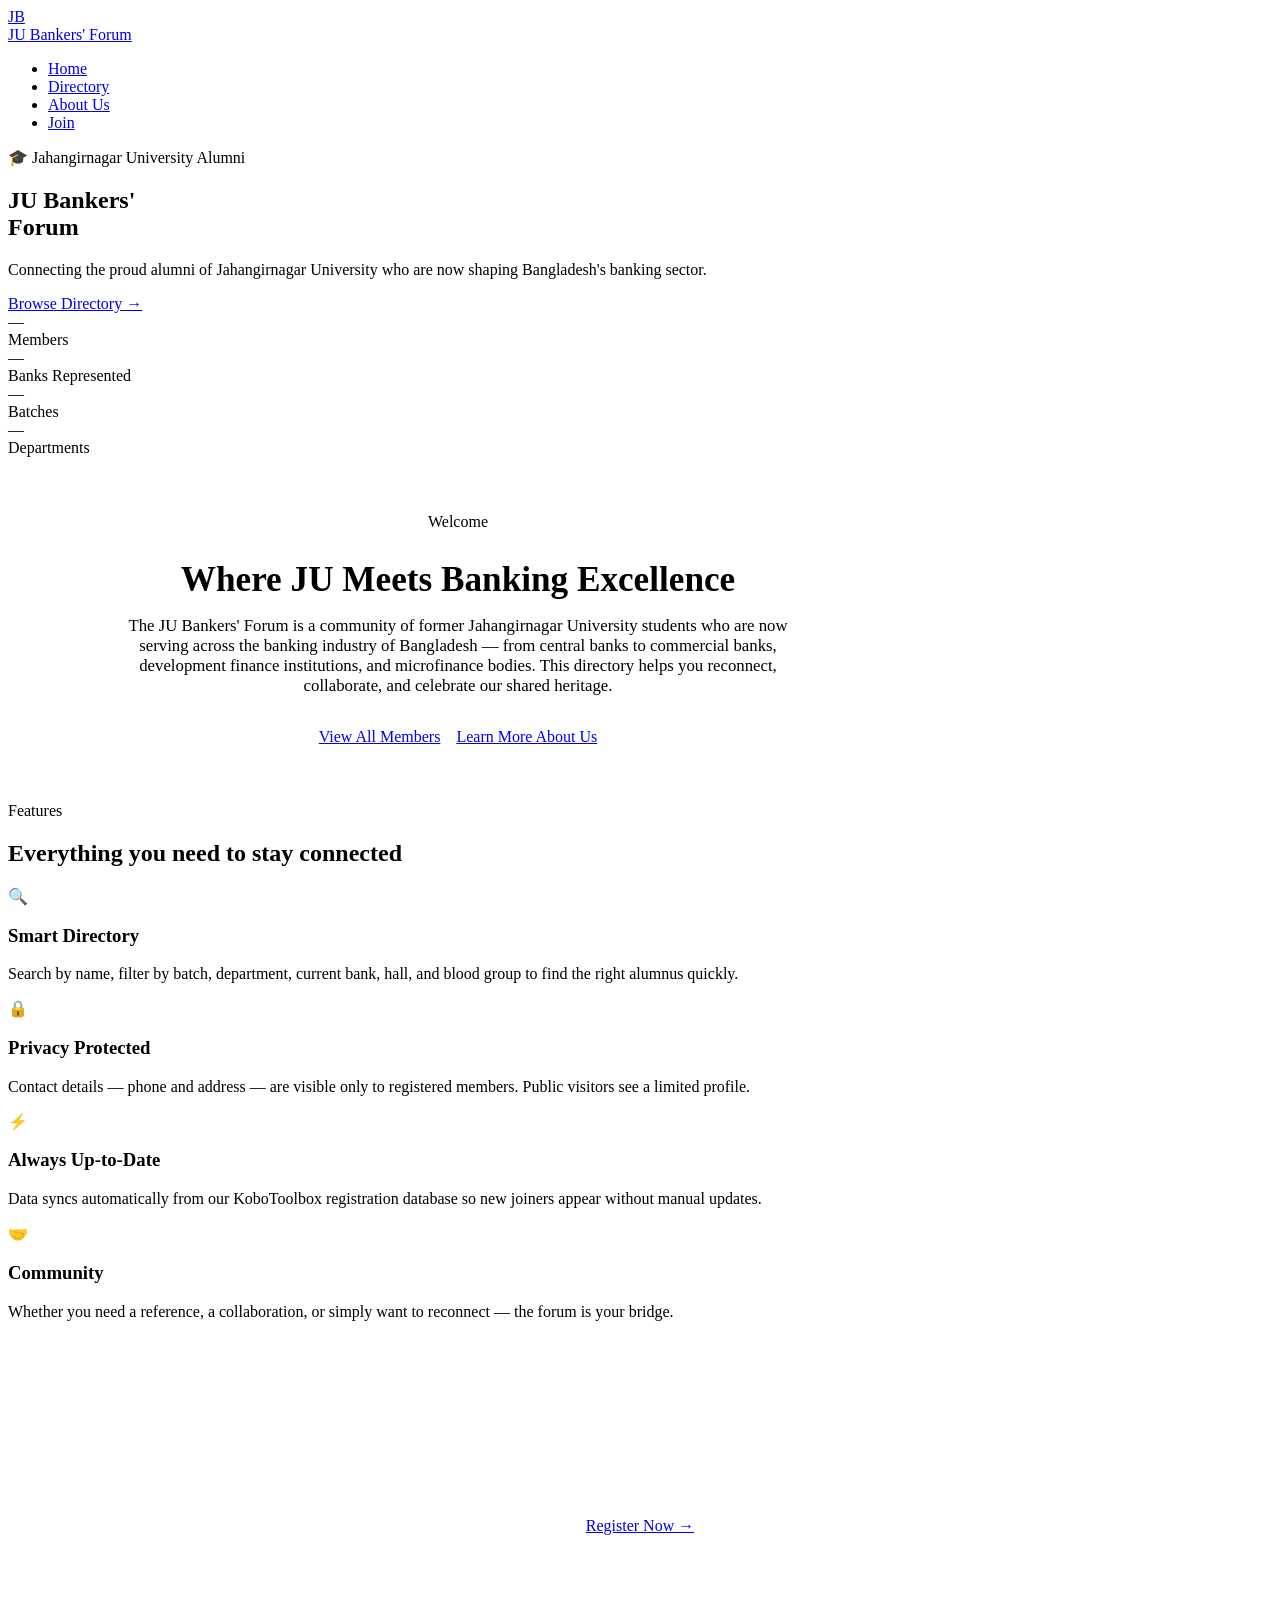
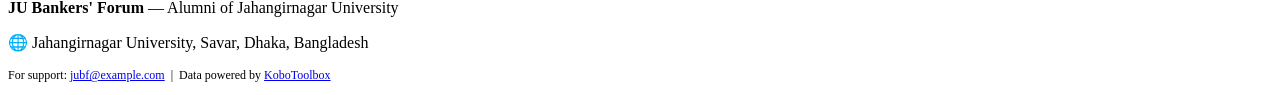
==== index.html @ 030351d2 "Add files via upload" ====
<!DOCTYPE html>
<html lang="en">
<head>
  <meta charset="UTF-8">
  <meta name="viewport" content="width=device-width, initial-scale=1.0">
  <title>JU Bankers' Forum — Alumni Directory</title>
  <meta name="description" content="Alumni directory of Jahangirnagar University graduates now serving in the banking sector of Bangladesh.">
  <link rel="stylesheet" href="css/style.css">
</head>
<body>

<!-- NAVBAR -->
<nav class="navbar">
  <div class="nav-inner">
    <a href="index.html" class="nav-brand">
      <div class="logo-icon">JB</div>
      <span>JU Bankers' Forum</span>
    </a>
    <ul class="nav-links" id="nav-links">
      <li><a href="index.html">Home</a></li>
      <li><a href="directory.html">Directory</a></li>
      <li><a href="about.html">About Us</a></li>
      <li><a href="register.html">Join</a></li>
    </ul>
    <div class="nav-auth" id="nav-auth"></div>
    <div class="nav-toggle" onclick="document.getElementById('nav-links').classList.toggle('open')">
      <span></span><span></span><span></span>
    </div>
  </div>
</nav>

<!-- HERO -->
<section class="hero">
  <div class="hero-content">
    <div class="hero-badge">🎓 Jahangirnagar University Alumni</div>
    <h1>JU Bankers'<br><span>Forum</span></h1>
    <p>Connecting the proud alumni of Jahangirnagar University who are now shaping Bangladesh's banking sector.</p>
    <div class="hero-actions">
      <a href="directory.html" class="btn btn-secondary btn-lg">Browse Directory →</a>
      <a href="register.html" class="btn btn-outline btn-lg" style="border-color:rgba(255,255,255,.6);color:white">Join the Forum</a>
    </div>
  </div>
</section>

<!-- STATS BAR -->
<div class="stats-bar">
  <div class="stats-grid" id="stats-grid">
    <div class="stat-item"><div class="stat-number" id="stat-members">—</div><div class="stat-label">Members</div></div>
    <div class="stat-item"><div class="stat-number" id="stat-banks">—</div><div class="stat-label">Banks Represented</div></div>
    <div class="stat-item"><div class="stat-number" id="stat-batches">—</div><div class="stat-label">Batches</div></div>
    <div class="stat-item"><div class="stat-number" id="stat-depts">—</div><div class="stat-label">Departments</div></div>
  </div>
</div>

<!-- WELCOME SECTION -->
<div class="section-alt" style="padding:3.5rem 0">
  <div class="section" style="max-width:900px;text-align:center">
    <div class="section-tag">Welcome</div>
    <h2 style="font-size:clamp(1.5rem,3vw,2.2rem);font-weight:800;color:var(--green-dark);margin-bottom:1rem">
      Where JU Meets Banking Excellence
    </h2>
    <p style="font-size:1.05rem;color:var(--gray-600);max-width:680px;margin:0 auto 2rem">
      The JU Bankers' Forum is a community of former Jahangirnagar University students who are now
      serving across the banking industry of Bangladesh — from central banks to commercial banks,
      development finance institutions, and microfinance bodies. This directory helps you reconnect,
      collaborate, and celebrate our shared heritage.
    </p>
    <div style="display:flex;gap:1rem;justify-content:center;flex-wrap:wrap">
      <a href="directory.html" class="btn btn-primary">View All Members</a>
      <a href="about.html" class="btn btn-outline">Learn More About Us</a>
    </div>
  </div>
</div>

<!-- FEATURE HIGHLIGHTS -->
<div class="section">
  <div class="section-header">
    <div class="section-tag">Features</div>
    <h2>Everything you need to stay connected</h2>
  </div>
  <div class="about-grid">
    <div class="about-card">
      <div class="about-card-icon">🔍</div>
      <h3>Smart Directory</h3>
      <p>Search by name, filter by batch, department, current bank, hall, and blood group to find the right alumnus quickly.</p>
    </div>
    <div class="about-card">
      <div class="about-card-icon">🔒</div>
      <h3>Privacy Protected</h3>
      <p>Contact details — phone and address — are visible only to registered members. Public visitors see a limited profile.</p>
    </div>
    <div class="about-card">
      <div class="about-card-icon">⚡</div>
      <h3>Always Up-to-Date</h3>
      <p>Data syncs automatically from our KoboToolbox registration database so new joiners appear without manual updates.</p>
    </div>
    <div class="about-card">
      <div class="about-card-icon">🤝</div>
      <h3>Community</h3>
      <p>Whether you need a reference, a collaboration, or simply want to reconnect — the forum is your bridge.</p>
    </div>
  </div>
</div>

<!-- CTA STRIP -->
<div style="background:var(--green-dark);padding:3rem 1.5rem;text-align:center;color:white">
  <h2 style="font-size:1.8rem;font-weight:800;margin-bottom:.75rem">Are you a JU Banker?</h2>
  <p style="opacity:.85;margin-bottom:1.5rem;max-width:500px;margin-left:auto;margin-right:auto">
    Add yourself to the directory so your fellow alumni can find you.
    Registration takes less than 3 minutes.
  </p>
  <a href="register.html" class="btn btn-secondary btn-lg">Register Now →</a>
</div>

<!-- FOOTER -->
<footer>
  <p><strong>JU Bankers' Forum</strong> — Alumni of Jahangirnagar University</p>
  <p style="margin-top:.4rem">🌐 Jahangirnagar University, Savar, Dhaka, Bangladesh</p>
  <p style="margin-top:.75rem;font-size:.75rem">
    For support: <a href="mailto:jubf@example.com">jubf@example.com</a>
    &nbsp;|&nbsp; Data powered by <a href="https://www.kobotoolbox.org" target="_blank">KoboToolbox</a>
  </p>
</footer>

<script src="js/app.js"></script>
<script>
  // Load live stats
  document.addEventListener('DOMContentLoaded', async () => {
    try {
      const stats = await API.getStats();
      document.getElementById('stat-members').textContent  = stats.total_members;
      document.getElementById('stat-banks').textContent    = stats.banks_represented;
      document.getElementById('stat-batches').textContent  = stats.batches;
      document.getElementById('stat-depts').textContent    = stats.departments;
    } catch (e) {
      console.warn('Stats unavailable:', e.message);
    }
  });
</script>
</body>
</html>
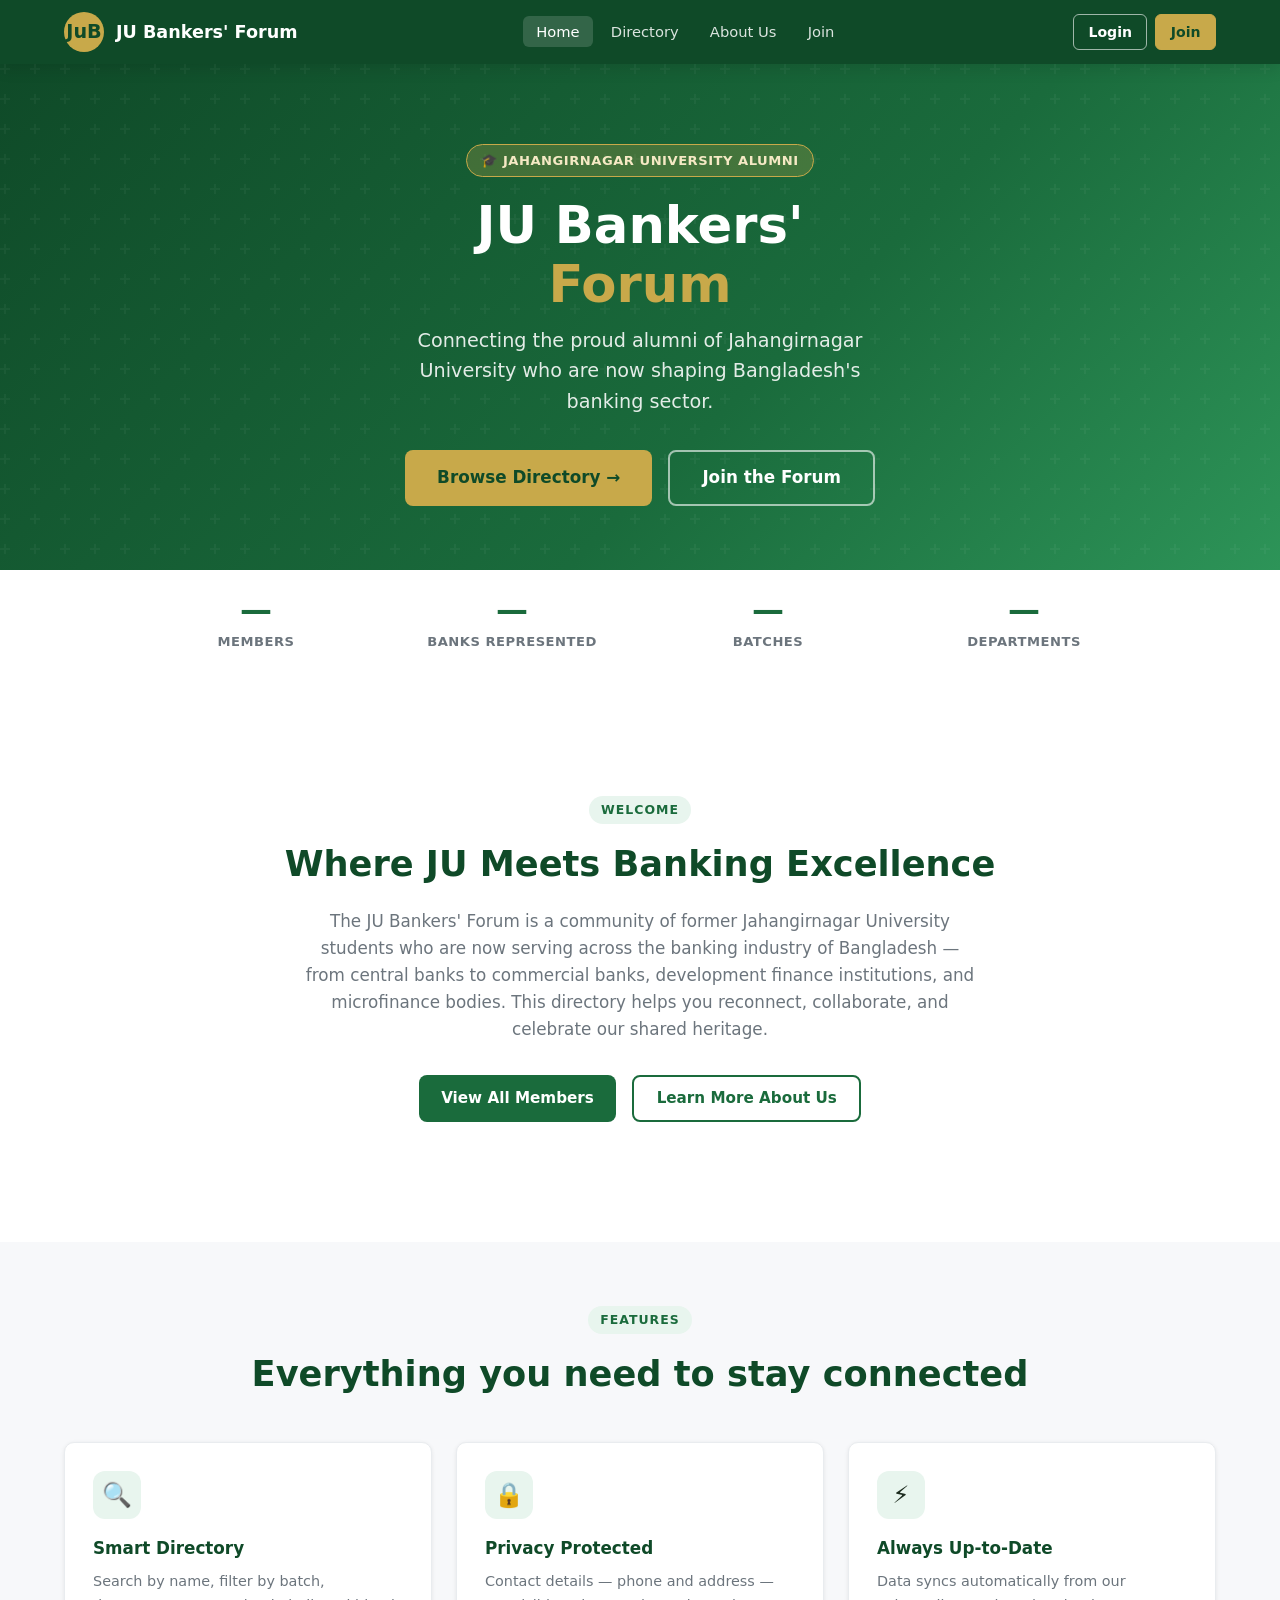
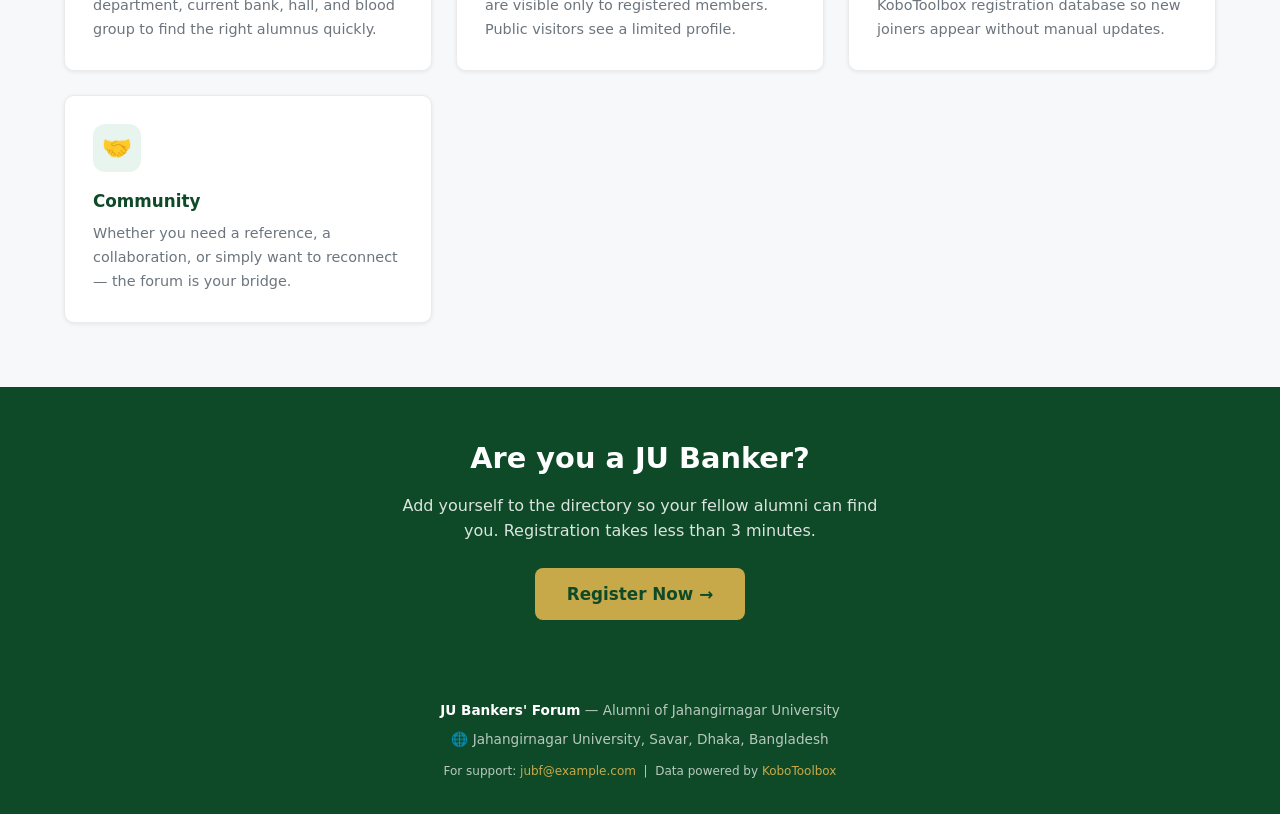
==== commit 66526c80: "Update index.html" ====
--- a/index.html
+++ b/index.html
@@ -13,7 +13,7 @@
 <nav class="navbar">
   <div class="nav-inner">
     <a href="index.html" class="nav-brand">
-      <div class="logo-icon">JB</div>
+      <div class="logo-icon">JuB</div>
       <span>JU Bankers' Forum</span>
     </a>
     <ul class="nav-links" id="nav-links">
--- a/css/style.css
+++ b/css/style.css
@@ -0,0 +1,826 @@
+/* ═══════════════════════════════════════════════
+   JU Bankers' Forum — Main Stylesheet
+   Color palette: JU Green (#1a6b3c) + White + Gold accent (#c8a94a)
+   ═══════════════════════════════════════════════ */
+
+/* ── RESET & BASE ─────────────────────────────── */
+*, *::before, *::after { box-sizing: border-box; margin: 0; padding: 0; }
+
+:root {
+  --green-dark:   #0f4a28;
+  --green:        #1a6b3c;
+  --green-light:  #e8f5ee;
+  --green-mid:    #2d9458;
+  --gold:         #c8a94a;
+  --gold-light:   #f5e9c4;
+  --white:        #ffffff;
+  --gray-100:     #f7f8fa;
+  --gray-200:     #e9ecef;
+  --gray-400:     #adb5bd;
+  --gray-600:     #6c757d;
+  --gray-800:     #343a40;
+  --text:         #1c2b1e;
+  --shadow-sm:    0 1px 4px rgba(0,0,0,.08);
+  --shadow-md:    0 4px 16px rgba(0,0,0,.12);
+  --shadow-lg:    0 8px 32px rgba(0,0,0,.16);
+  --radius:       10px;
+  --radius-lg:    16px;
+  --transition:   .2s ease;
+  --font:         'Segoe UI', system-ui, -apple-system, sans-serif;
+}
+
+html { scroll-behavior: smooth; }
+
+body {
+  font-family: var(--font);
+  color: var(--text);
+  background: var(--gray-100);
+  line-height: 1.6;
+  min-height: 100vh;
+  display: flex;
+  flex-direction: column;
+}
+
+a { color: var(--green); text-decoration: none; }
+a:hover { color: var(--green-mid); }
+img { max-width: 100%; display: block; }
+
+/* ── NAVBAR ───────────────────────────────────── */
+.navbar {
+  background: var(--green-dark);
+  position: sticky;
+  top: 0;
+  z-index: 1000;
+  box-shadow: var(--shadow-md);
+}
+
+.nav-inner {
+  max-width: 1200px;
+  margin: 0 auto;
+  padding: 0 1.5rem;
+  display: flex;
+  align-items: center;
+  justify-content: space-between;
+  height: 64px;
+}
+
+.nav-brand {
+  display: flex;
+  align-items: center;
+  gap: .75rem;
+  color: var(--white);
+  font-weight: 700;
+  font-size: 1.1rem;
+}
+
+.nav-brand .logo-icon {
+  width: 40px; height: 40px;
+  background: var(--gold);
+  border-radius: 50%;
+  display: flex; align-items: center; justify-content: center;
+  font-size: 1.2rem; font-weight: 900; color: var(--green-dark);
+  flex-shrink: 0;
+}
+
+.nav-links {
+  display: flex;
+  align-items: center;
+  gap: .25rem;
+  list-style: none;
+}
+
+.nav-links a {
+  color: rgba(255,255,255,.85);
+  padding: .45rem .85rem;
+  border-radius: 6px;
+  font-size: .92rem;
+  font-weight: 500;
+  transition: var(--transition);
+}
+
+.nav-links a:hover,
+.nav-links a.active {
+  background: rgba(255,255,255,.15);
+  color: var(--white);
+}
+
+.nav-auth {
+  display: flex; align-items: center; gap: .5rem;
+}
+
+.btn-nav {
+  padding: .38rem .9rem;
+  border-radius: 6px;
+  font-size: .88rem;
+  font-weight: 600;
+  border: 1.5px solid transparent;
+  cursor: pointer;
+  transition: var(--transition);
+}
+
+.btn-nav-outline {
+  border-color: rgba(255,255,255,.6);
+  color: var(--white);
+  background: transparent;
+}
+.btn-nav-outline:hover { background: rgba(255,255,255,.12); }
+
+.btn-nav-solid {
+  background: var(--gold);
+  color: var(--green-dark);
+  border-color: var(--gold);
+}
+.btn-nav-solid:hover { background: #d4b455; }
+
+/* Hamburger */
+.nav-toggle {
+  display: none;
+  flex-direction: column;
+  gap: 5px;
+  cursor: pointer;
+  padding: .4rem;
+}
+.nav-toggle span {
+  width: 24px; height: 2px;
+  background: var(--white);
+  border-radius: 2px;
+  transition: var(--transition);
+}
+
+/* ── BUTTONS ──────────────────────────────────── */
+.btn {
+  display: inline-flex; align-items: center; gap: .4rem;
+  padding: .6rem 1.4rem;
+  border-radius: 8px;
+  font-size: .95rem;
+  font-weight: 600;
+  border: none;
+  cursor: pointer;
+  transition: var(--transition);
+  text-decoration: none;
+}
+
+.btn-primary { background: var(--green); color: var(--white); }
+.btn-primary:hover { background: var(--green-dark); color: var(--white); }
+
+.btn-secondary { background: var(--gold); color: var(--green-dark); }
+.btn-secondary:hover { background: #d4b455; }
+
+.btn-outline {
+  background: transparent;
+  border: 2px solid var(--green);
+  color: var(--green);
+}
+.btn-outline:hover { background: var(--green); color: var(--white); }
+
+.btn-sm { padding: .38rem .9rem; font-size: .85rem; }
+.btn-lg { padding: .8rem 2rem; font-size: 1.05rem; }
+
+/* ── HERO ─────────────────────────────────────── */
+.hero {
+  background: linear-gradient(135deg, var(--green-dark) 0%, var(--green) 60%, var(--green-mid) 100%);
+  color: var(--white);
+  padding: 5rem 1.5rem 4rem;
+  text-align: center;
+  position: relative;
+  overflow: hidden;
+}
+
+.hero::before {
+  content: '';
+  position: absolute; inset: 0;
+  background: url("data:image/svg+xml,%3Csvg width='60' height='60' viewBox='0 0 60 60' xmlns='http://www.w3.org/2000/svg'%3E%3Cg fill='none' fill-rule='evenodd'%3E%3Cg fill='%23ffffff' fill-opacity='0.04'%3E%3Cpath d='M36 34v-4h-2v4h-4v2h4v4h2v-4h4v-2h-4zm0-30V0h-2v4h-4v2h4v4h2V6h4V4h-4zM6 34v-4H4v4H0v2h4v4h2v-4h4v-2H6zM6 4V0H4v4H0v2h4v4h2V6h4V4H6z'/%3E%3C/g%3E%3C/g%3E%3C/svg%3E");
+}
+
+.hero-content { position: relative; max-width: 720px; margin: 0 auto; }
+
+.hero-badge {
+  display: inline-block;
+  background: rgba(200,169,74,.25);
+  border: 1px solid var(--gold);
+  color: var(--gold-light);
+  padding: .3rem .9rem;
+  border-radius: 20px;
+  font-size: .82rem;
+  font-weight: 600;
+  letter-spacing: .5px;
+  margin-bottom: 1.2rem;
+  text-transform: uppercase;
+}
+
+.hero h1 {
+  font-size: clamp(2rem, 5vw, 3.2rem);
+  font-weight: 800;
+  line-height: 1.15;
+  margin-bottom: .75rem;
+}
+
+.hero h1 span { color: var(--gold); }
+
+.hero p {
+  font-size: clamp(1rem, 2vw, 1.2rem);
+  opacity: .88;
+  max-width: 520px;
+  margin: 0 auto 2rem;
+}
+
+.hero-actions { display: flex; gap: 1rem; justify-content: center; flex-wrap: wrap; }
+
+/* ── STATS BAR ────────────────────────────────── */
+.stats-bar {
+  background: var(--white);
+  box-shadow: var(--shadow-md);
+  padding: 1.5rem;
+}
+
+.stats-grid {
+  max-width: 1000px;
+  margin: 0 auto;
+  display: grid;
+  grid-template-columns: repeat(auto-fit, minmax(160px, 1fr));
+  gap: 1.5rem;
+  text-align: center;
+}
+
+.stat-item .stat-number {
+  font-size: 2rem;
+  font-weight: 800;
+  color: var(--green);
+  line-height: 1;
+  margin-bottom: .3rem;
+}
+
+.stat-item .stat-label {
+  font-size: .82rem;
+  font-weight: 600;
+  color: var(--gray-600);
+  text-transform: uppercase;
+  letter-spacing: .5px;
+}
+
+/* ── SECTION ──────────────────────────────────── */
+.section {
+  padding: 4rem 1.5rem;
+  max-width: 1200px;
+  margin: 0 auto;
+  width: 100%;
+}
+
+.section-alt { background: var(--white); }
+.section-alt .section { margin: 0 auto; }
+
+.section-header { text-align: center; margin-bottom: 2.5rem; }
+
+.section-tag {
+  display: inline-block;
+  background: var(--green-light);
+  color: var(--green);
+  font-size: .78rem;
+  font-weight: 700;
+  text-transform: uppercase;
+  letter-spacing: 1px;
+  padding: .25rem .75rem;
+  border-radius: 20px;
+  margin-bottom: .75rem;
+}
+
+.section-header h2 {
+  font-size: clamp(1.5rem, 3vw, 2.2rem);
+  font-weight: 800;
+  color: var(--green-dark);
+  margin-bottom: .5rem;
+}
+
+.section-header p { color: var(--gray-600); max-width: 540px; margin: 0 auto; }
+
+/* ── CARDS ────────────────────────────────────── */
+.cards-grid {
+  display: grid;
+  grid-template-columns: repeat(auto-fill, minmax(230px, 1fr));
+  gap: 1.5rem;
+}
+
+.card {
+  background: var(--white);
+  border-radius: var(--radius-lg);
+  box-shadow: var(--shadow-sm);
+  overflow: hidden;
+  transition: transform var(--transition), box-shadow var(--transition);
+  cursor: pointer;
+  border: 1px solid var(--gray-200);
+}
+
+.card:hover {
+  transform: translateY(-4px);
+  box-shadow: var(--shadow-lg);
+}
+
+.card-photo {
+  width: 100%; aspect-ratio: 1;
+  object-fit: cover;
+  background: var(--green-light);
+}
+
+.card-photo-placeholder {
+  width: 100%; aspect-ratio: 1;
+  display: flex; align-items: center; justify-content: center;
+  background: linear-gradient(135deg, var(--green-light), var(--green-dark));
+  font-size: 2.8rem;
+  font-weight: 800;
+  color: var(--white);
+}
+
+.card-body { padding: 1rem 1.1rem 1.2rem; }
+
+.card-name {
+  font-size: 1rem;
+  font-weight: 700;
+  color: var(--green-dark);
+  margin-bottom: .2rem;
+  white-space: nowrap;
+  overflow: hidden;
+  text-overflow: ellipsis;
+}
+
+.card-bank {
+  font-size: .82rem;
+  color: var(--green-mid);
+  font-weight: 600;
+  margin-bottom: .5rem;
+  white-space: nowrap;
+  overflow: hidden;
+  text-overflow: ellipsis;
+}
+
+.card-tags { display: flex; flex-wrap: wrap; gap: .35rem; }
+
+.tag {
+  background: var(--green-light);
+  color: var(--green-dark);
+  font-size: .72rem;
+  font-weight: 600;
+  padding: .18rem .55rem;
+  border-radius: 20px;
+}
+
+.tag-gold { background: var(--gold-light); color: #7a5c00; }
+
+/* ── FILTERS ──────────────────────────────────── */
+.directory-layout {
+  display: grid;
+  grid-template-columns: 260px 1fr;
+  gap: 1.75rem;
+  align-items: start;
+}
+
+.filter-panel {
+  background: var(--white);
+  border-radius: var(--radius-lg);
+  box-shadow: var(--shadow-sm);
+  border: 1px solid var(--gray-200);
+  padding: 1.4rem;
+  position: sticky;
+  top: 80px;
+}
+
+.filter-panel h3 {
+  font-size: .95rem;
+  font-weight: 700;
+  color: var(--green-dark);
+  margin-bottom: 1.2rem;
+  padding-bottom: .7rem;
+  border-bottom: 2px solid var(--green-light);
+  display: flex;
+  align-items: center;
+  justify-content: space-between;
+}
+
+.filter-group { margin-bottom: 1.1rem; }
+
+.filter-group label {
+  display: block;
+  font-size: .78rem;
+  font-weight: 700;
+  color: var(--gray-600);
+  text-transform: uppercase;
+  letter-spacing: .5px;
+  margin-bottom: .4rem;
+}
+
+.filter-group select,
+.filter-group input {
+  width: 100%;
+  padding: .5rem .75rem;
+  border: 1.5px solid var(--gray-200);
+  border-radius: 7px;
+  font-size: .88rem;
+  font-family: var(--font);
+  color: var(--text);
+  background: var(--white);
+  transition: border-color var(--transition);
+  appearance: none;
+  background-image: url("data:image/svg+xml,%3Csvg xmlns='http://www.w3.org/2000/svg' width='12' height='7'%3E%3Cpath d='M1 1l5 5 5-5' stroke='%231a6b3c' stroke-width='1.5' fill='none' stroke-linecap='round'/%3E%3C/svg%3E");
+  background-repeat: no-repeat;
+  background-position: right .75rem center;
+  padding-right: 2rem;
+}
+
+.filter-group input { background-image: none; padding-right: .75rem; }
+
+.filter-group select:focus,
+.filter-group input:focus {
+  outline: none;
+  border-color: var(--green);
+  box-shadow: 0 0 0 3px rgba(26,107,60,.12);
+}
+
+/* ── SEARCH BAR ───────────────────────────────── */
+.search-bar-wrap {
+  position: relative;
+  margin-bottom: 1.5rem;
+}
+
+.search-bar-wrap input {
+  width: 100%;
+  padding: .75rem 1rem .75rem 2.8rem;
+  border: 2px solid var(--gray-200);
+  border-radius: 10px;
+  font-size: 1rem;
+  font-family: var(--font);
+  transition: border-color var(--transition);
+}
+
+.search-bar-wrap input:focus {
+  outline: none;
+  border-color: var(--green);
+  box-shadow: 0 0 0 3px rgba(26,107,60,.1);
+}
+
+.search-icon {
+  position: absolute;
+  left: .9rem;
+  top: 50%;
+  transform: translateY(-50%);
+  color: var(--gray-400);
+  pointer-events: none;
+}
+
+/* ── DIRECTORY HEADER ─────────────────────────── */
+.dir-header {
+  display: flex;
+  align-items: center;
+  justify-content: space-between;
+  margin-bottom: 1.2rem;
+  flex-wrap: wrap;
+  gap: .75rem;
+}
+
+.dir-count {
+  font-size: .88rem;
+  color: var(--gray-600);
+  font-weight: 500;
+}
+
+.dir-count strong { color: var(--green-dark); }
+
+/* ── MODAL ────────────────────────────────────── */
+.modal-overlay {
+  display: none;
+  position: fixed; inset: 0;
+  background: rgba(0,0,0,.55);
+  z-index: 2000;
+  align-items: center;
+  justify-content: center;
+  padding: 1rem;
+  backdrop-filter: blur(3px);
+}
+
+.modal-overlay.active { display: flex; }
+
+.modal {
+  background: var(--white);
+  border-radius: var(--radius-lg);
+  box-shadow: var(--shadow-lg);
+  width: 100%;
+  max-width: 680px;
+  max-height: 90vh;
+  overflow-y: auto;
+  animation: slideUp .25s ease;
+}
+
+@keyframes slideUp {
+  from { transform: translateY(30px); opacity: 0; }
+  to   { transform: translateY(0);    opacity: 1; }
+}
+
+.modal-header {
+  display: flex;
+  align-items: center;
+  gap: 1.25rem;
+  padding: 1.75rem 1.75rem 1.25rem;
+  border-bottom: 1px solid var(--gray-200);
+}
+
+.modal-avatar {
+  width: 90px; height: 90px;
+  border-radius: 50%;
+  object-fit: cover;
+  flex-shrink: 0;
+  border: 3px solid var(--green-light);
+}
+
+.modal-avatar-placeholder {
+  width: 90px; height: 90px;
+  border-radius: 50%;
+  flex-shrink: 0;
+  background: linear-gradient(135deg, var(--green-light), var(--green));
+  display: flex; align-items: center; justify-content: center;
+  font-size: 2rem;
+  font-weight: 800;
+  color: var(--white);
+}
+
+.modal-title { flex: 1; }
+.modal-title h2 { font-size: 1.35rem; font-weight: 800; color: var(--green-dark); margin-bottom: .25rem; }
+.modal-title p { font-size: .9rem; color: var(--green-mid); font-weight: 600; }
+
+.modal-close {
+  background: none; border: none;
+  font-size: 1.4rem; color: var(--gray-400);
+  cursor: pointer; padding: .3rem;
+  line-height: 1;
+  transition: color var(--transition);
+  align-self: flex-start;
+}
+.modal-close:hover { color: var(--text); }
+
+.modal-body { padding: 1.5rem 1.75rem 1.75rem; }
+
+.detail-grid {
+  display: grid;
+  grid-template-columns: 1fr 1fr;
+  gap: .9rem 1.5rem;
+}
+
+.detail-item { padding: .65rem .85rem; background: var(--gray-100); border-radius: 8px; }
+.detail-item.full { grid-column: 1 / -1; }
+.detail-label { font-size: .72rem; font-weight: 700; color: var(--gray-600); text-transform: uppercase; letter-spacing: .5px; margin-bottom: .2rem; }
+.detail-value { font-size: .95rem; color: var(--text); font-weight: 500; }
+.detail-value.locked { color: var(--gray-400); font-style: italic; font-size: .88rem; }
+
+/* ── AUTH FORMS ───────────────────────────────── */
+.auth-wrap {
+  min-height: calc(100vh - 64px);
+  display: flex;
+  align-items: center;
+  justify-content: center;
+  padding: 2rem 1rem;
+  background: linear-gradient(135deg, var(--green-light) 0%, var(--white) 100%);
+}
+
+.auth-card {
+  background: var(--white);
+  border-radius: var(--radius-lg);
+  box-shadow: var(--shadow-lg);
+  padding: 2.5rem 2rem;
+  width: 100%;
+  max-width: 420px;
+}
+
+.auth-logo {
+  text-align: center;
+  margin-bottom: 1.75rem;
+}
+
+.auth-logo .logo-icon {
+  width: 64px; height: 64px;
+  background: var(--green);
+  border-radius: 50%;
+  display: flex; align-items: center; justify-content: center;
+  font-size: 1.8rem; font-weight: 900; color: var(--white);
+  margin: 0 auto .75rem;
+}
+
+.auth-logo h2 { font-size: 1.25rem; font-weight: 800; color: var(--green-dark); }
+.auth-logo p { font-size: .85rem; color: var(--gray-600); margin-top: .2rem; }
+
+.form-tabs {
+  display: flex;
+  border-bottom: 2px solid var(--gray-200);
+  margin-bottom: 1.5rem;
+}
+
+.form-tab {
+  flex: 1;
+  padding: .7rem;
+  background: none;
+  border: none;
+  font-size: .92rem;
+  font-weight: 600;
+  color: var(--gray-600);
+  cursor: pointer;
+  border-bottom: 2px solid transparent;
+  margin-bottom: -2px;
+  transition: var(--transition);
+}
+
+.form-tab.active { color: var(--green); border-bottom-color: var(--green); }
+
+.form-group { margin-bottom: 1.1rem; }
+.form-group label { display: block; font-size: .82rem; font-weight: 700; color: var(--gray-600); margin-bottom: .4rem; }
+
+.form-group input,
+.form-group select {
+  width: 100%;
+  padding: .65rem .9rem;
+  border: 1.5px solid var(--gray-200);
+  border-radius: 8px;
+  font-size: .95rem;
+  font-family: var(--font);
+  transition: border-color var(--transition);
+}
+
+.form-group input:focus,
+.form-group select:focus {
+  outline: none;
+  border-color: var(--green);
+  box-shadow: 0 0 0 3px rgba(26,107,60,.1);
+}
+
+.form-error { color: #c0392b; font-size: .82rem; margin-top: .35rem; display: none; }
+.form-success { color: var(--green); font-size: .88rem; margin-top: .75rem; display: none; }
+.form-msg { font-size: .82rem; margin-top: .75rem; padding: .6rem .9rem; border-radius: 7px; display: none; }
+.form-msg.error { background: #fdf0ef; color: #c0392b; display: block; }
+.form-msg.success { background: var(--green-light); color: var(--green-dark); display: block; }
+
+/* ── ABOUT PAGE ───────────────────────────────── */
+.about-hero {
+  background: linear-gradient(135deg, var(--green-dark) 0%, var(--green) 100%);
+  color: var(--white);
+  padding: 3.5rem 1.5rem;
+  text-align: center;
+}
+
+.about-hero h1 { font-size: clamp(1.8rem, 4vw, 2.8rem); font-weight: 800; margin-bottom: .5rem; }
+.about-hero p { opacity: .85; max-width: 520px; margin: 0 auto; }
+
+.about-grid {
+  display: grid;
+  grid-template-columns: repeat(auto-fit, minmax(280px, 1fr));
+  gap: 1.5rem;
+  margin-top: 2rem;
+}
+
+.about-card {
+  background: var(--white);
+  border-radius: var(--radius);
+  padding: 1.75rem;
+  box-shadow: var(--shadow-sm);
+  border: 1px solid var(--gray-200);
+}
+
+.about-card-icon {
+  width: 48px; height: 48px;
+  background: var(--green-light);
+  border-radius: 12px;
+  display: flex; align-items: center; justify-content: center;
+  font-size: 1.5rem;
+  margin-bottom: 1rem;
+}
+
+.about-card h3 { font-size: 1.05rem; font-weight: 700; color: var(--green-dark); margin-bottom: .5rem; }
+.about-card p  { font-size: .9rem; color: var(--gray-600); line-height: 1.65; }
+
+.committee-table {
+  width: 100%;
+  border-collapse: collapse;
+  font-size: .92rem;
+}
+
+.committee-table th,
+.committee-table td {
+  padding: .75rem 1rem;
+  border-bottom: 1px solid var(--gray-200);
+  text-align: left;
+}
+
+.committee-table th { background: var(--green); color: var(--white); font-weight: 600; }
+.committee-table tr:hover td { background: var(--green-light); }
+
+/* ── REGISTER PAGE ────────────────────────────── */
+.register-wrap {
+  max-width: 900px;
+  margin: 3rem auto;
+  padding: 0 1rem;
+}
+
+.register-header { text-align: center; margin-bottom: 2rem; }
+.register-header h1 { font-size: 2rem; font-weight: 800; color: var(--green-dark); }
+.register-header p { color: var(--gray-600); margin-top: .4rem; }
+
+.kobo-frame-wrap {
+  background: var(--white);
+  border-radius: var(--radius-lg);
+  box-shadow: var(--shadow-md);
+  overflow: hidden;
+  border: 1px solid var(--gray-200);
+}
+
+.kobo-frame-wrap iframe {
+  width: 100%;
+  min-height: 650px;
+  border: none;
+  display: block;
+}
+
+/* ── FOOTER ───────────────────────────────────── */
+footer {
+  background: var(--green-dark);
+  color: rgba(255,255,255,.7);
+  text-align: center;
+  padding: 2rem 1rem;
+  margin-top: auto;
+  font-size: .85rem;
+}
+
+footer a { color: var(--gold); }
+footer strong { color: var(--white); }
+
+/* ── UTILITY ──────────────────────────────────── */
+.loading {
+  display: flex; flex-direction: column;
+  align-items: center; justify-content: center;
+  padding: 4rem;
+  color: var(--gray-600);
+  gap: 1rem;
+}
+
+.spinner {
+  width: 36px; height: 36px;
+  border: 3px solid var(--gray-200);
+  border-top-color: var(--green);
+  border-radius: 50%;
+  animation: spin .7s linear infinite;
+}
+
+@keyframes spin { to { transform: rotate(360deg); } }
+
+.empty-state {
+  text-align: center;
+  padding: 4rem 2rem;
+  color: var(--gray-600);
+}
+
+.empty-state .empty-icon { font-size: 3rem; margin-bottom: 1rem; }
+.empty-state h3 { font-size: 1.2rem; font-weight: 700; color: var(--gray-800); margin-bottom: .4rem; }
+
+.toast {
+  position: fixed;
+  bottom: 1.5rem;
+  right: 1.5rem;
+  background: var(--green-dark);
+  color: var(--white);
+  padding: .85rem 1.4rem;
+  border-radius: 10px;
+  box-shadow: var(--shadow-lg);
+  font-size: .9rem;
+  font-weight: 500;
+  z-index: 9999;
+  transform: translateY(100px);
+  opacity: 0;
+  transition: all .3s ease;
+  max-width: 300px;
+}
+
+.toast.show { transform: translateY(0); opacity: 1; }
+.toast.error { background: #c0392b; }
+
+.badge-login {
+  display: inline-flex;
+  align-items: center;
+  gap: .4rem;
+  background: var(--gold-light);
+  color: #7a5c00;
+  border: 1px solid var(--gold);
+  padding: .45rem 1rem;
+  border-radius: 8px;
+  font-size: .85rem;
+  font-weight: 600;
+  margin-bottom: 1.5rem;
+}
+
+/* ── RESPONSIVE ───────────────────────────────── */
+@media (max-width: 900px) {
+  .directory-layout {
+    grid-template-columns: 1fr;
+  }
+  .filter-panel { position: static; }
+}
+
+@media (max-width: 640px) {
+  .nav-links, .nav-auth { display: none; }
+  .nav-links.open { display: flex; flex-direction: column; position: absolute; top: 64px; left: 0; right: 0; background: var(--green-dark); padding: 1rem; z-index: 999; }
+  .nav-toggle { display: flex; }
+  .detail-grid { grid-template-columns: 1fr; }
+  .modal-header { flex-direction: column; text-align: center; }
+}
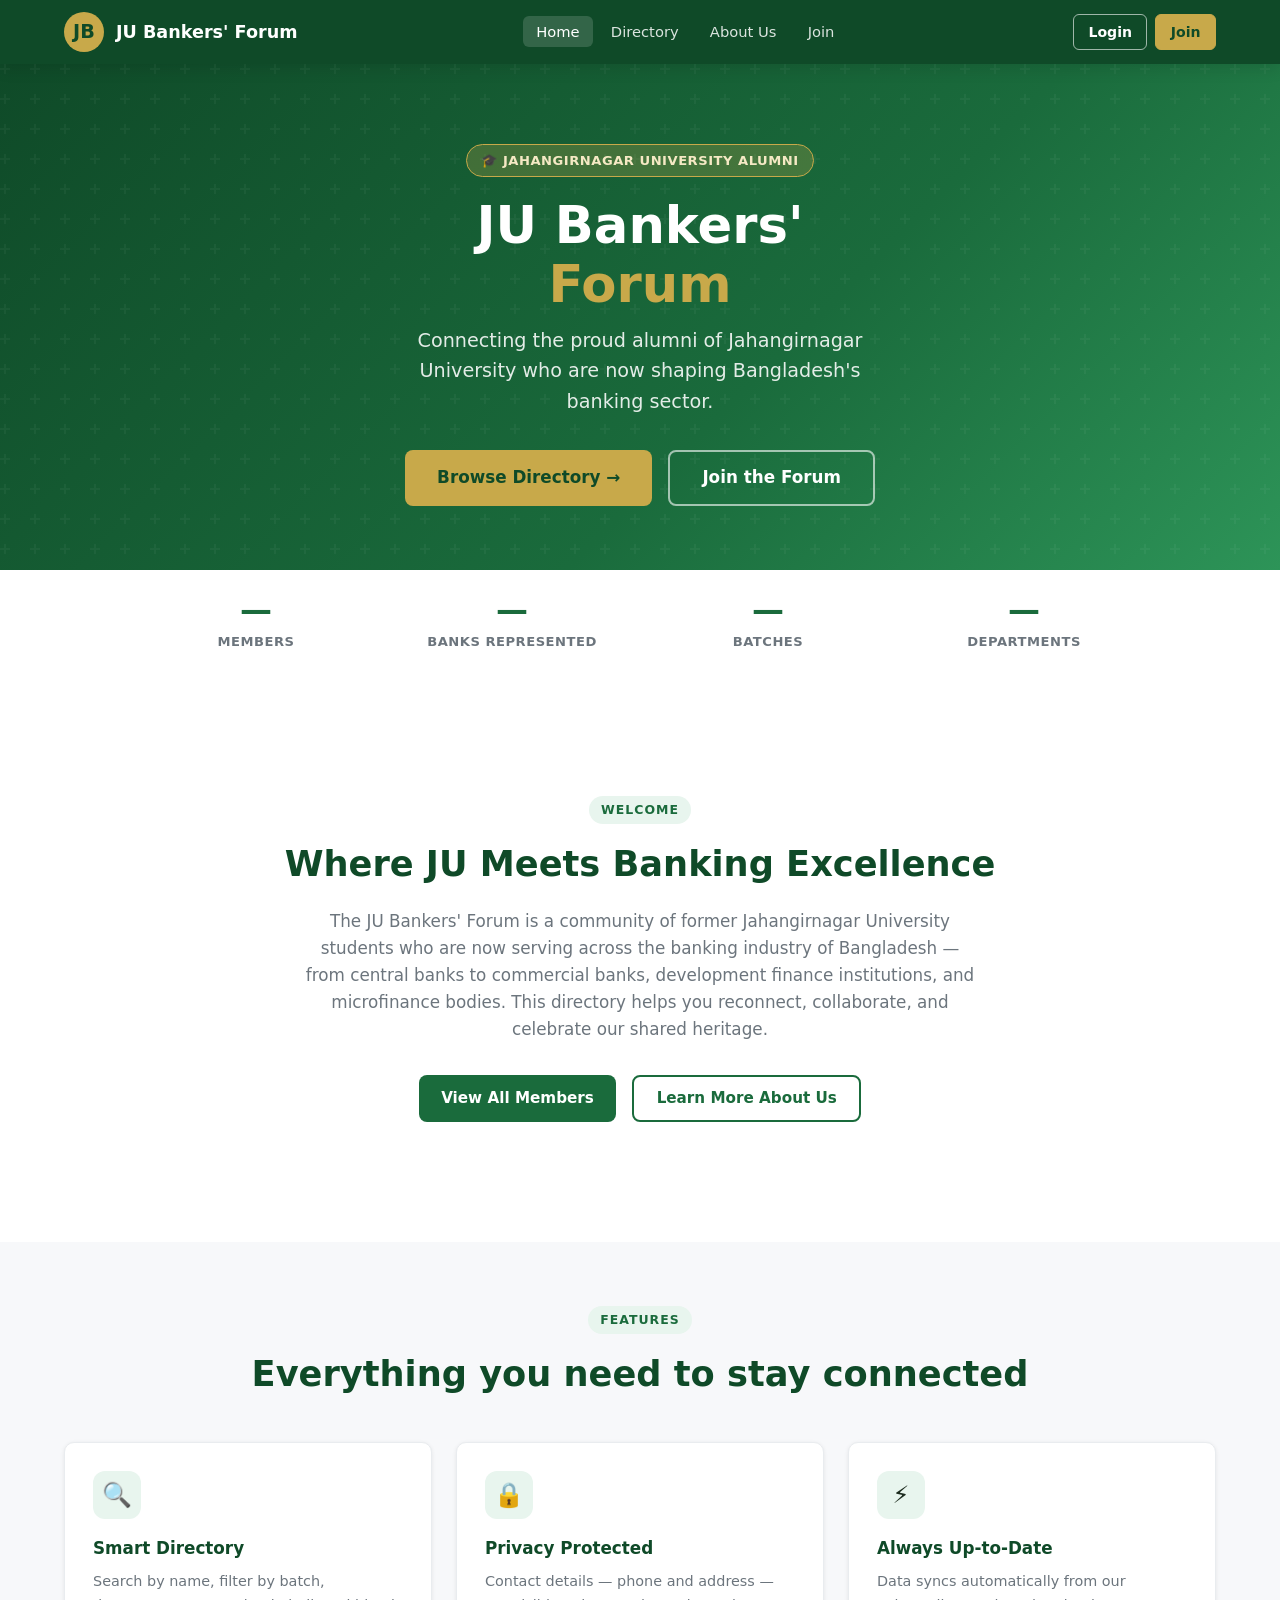
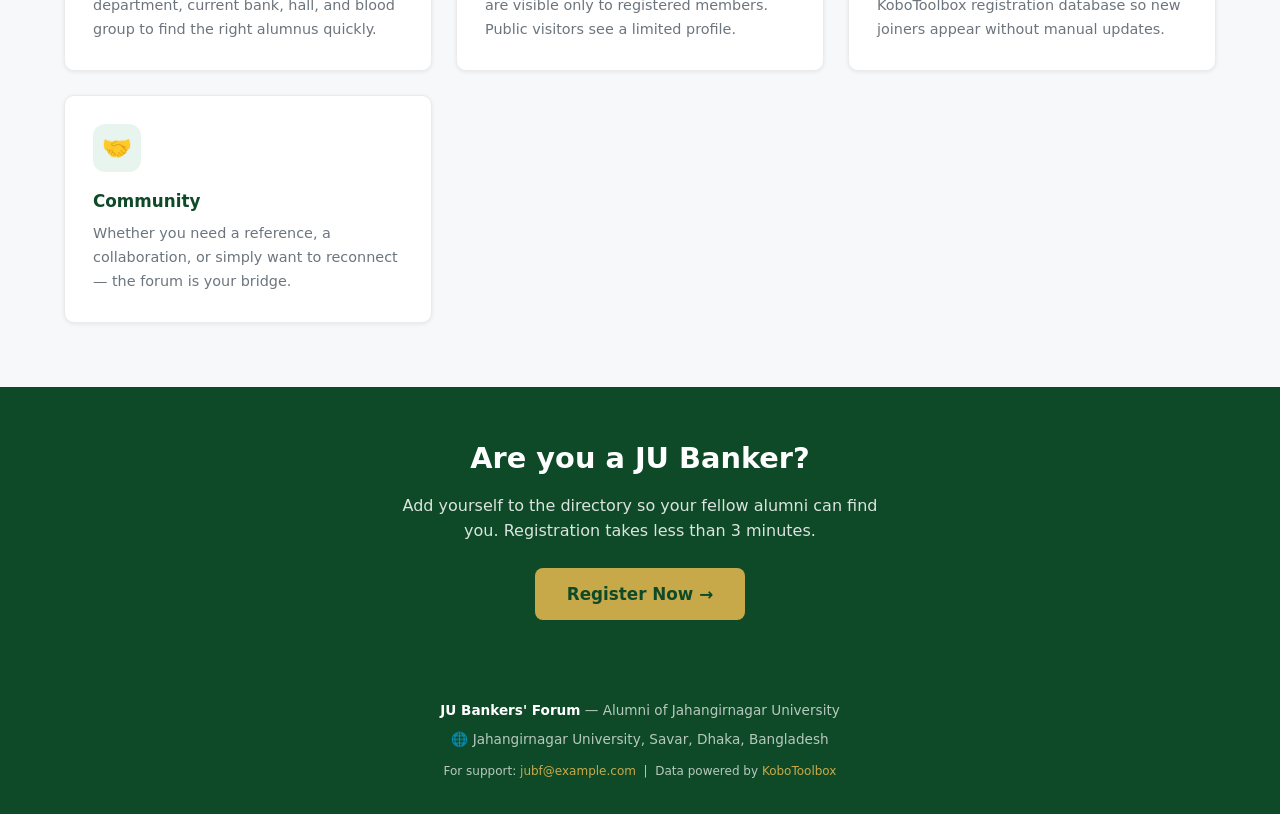
==== commit 4cbc4432: "Change logo text from 'JuB' to 'JB'" ====
--- a/index.html
+++ b/index.html
@@ -13,7 +13,7 @@
 <nav class="navbar">
   <div class="nav-inner">
     <a href="index.html" class="nav-brand">
-      <div class="logo-icon">JuB</div>
+      <div class="logo-icon">JB</div>
       <span>JU Bankers' Forum</span>
     </a>
     <ul class="nav-links" id="nav-links">
